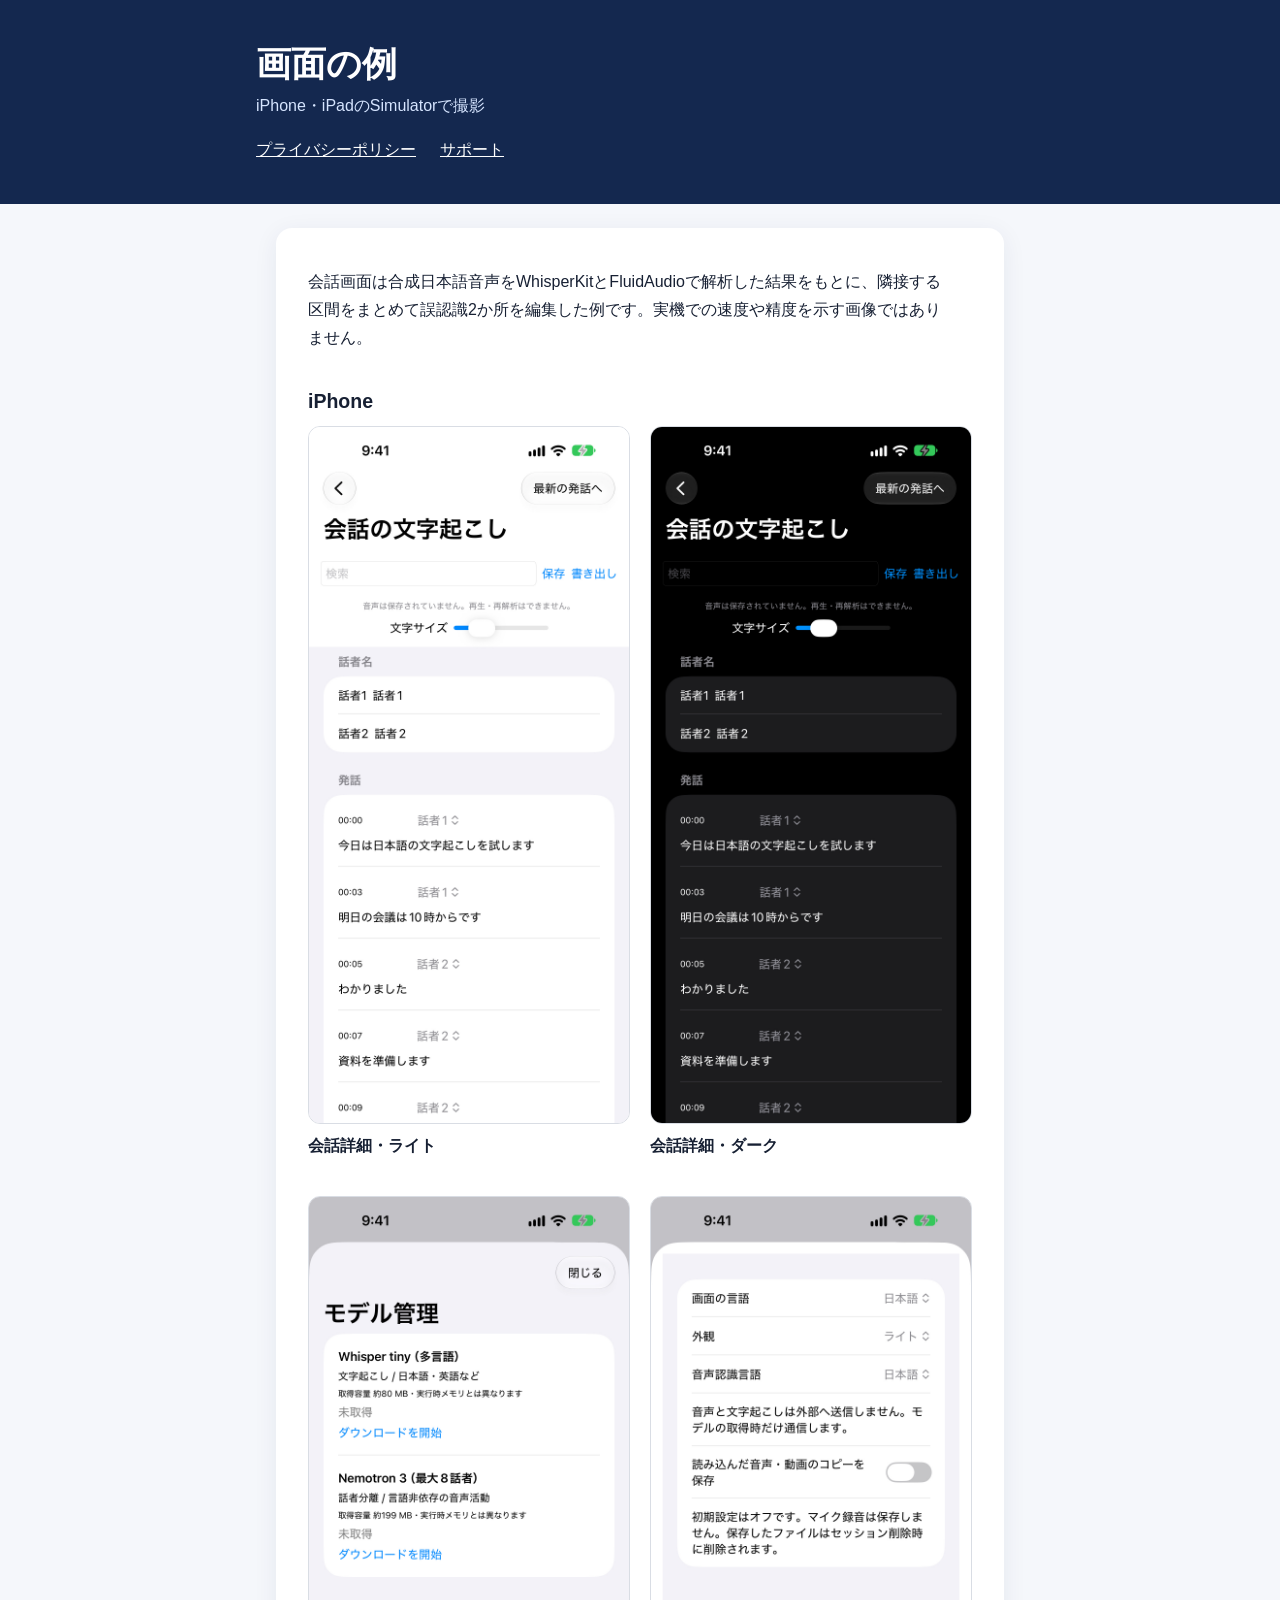
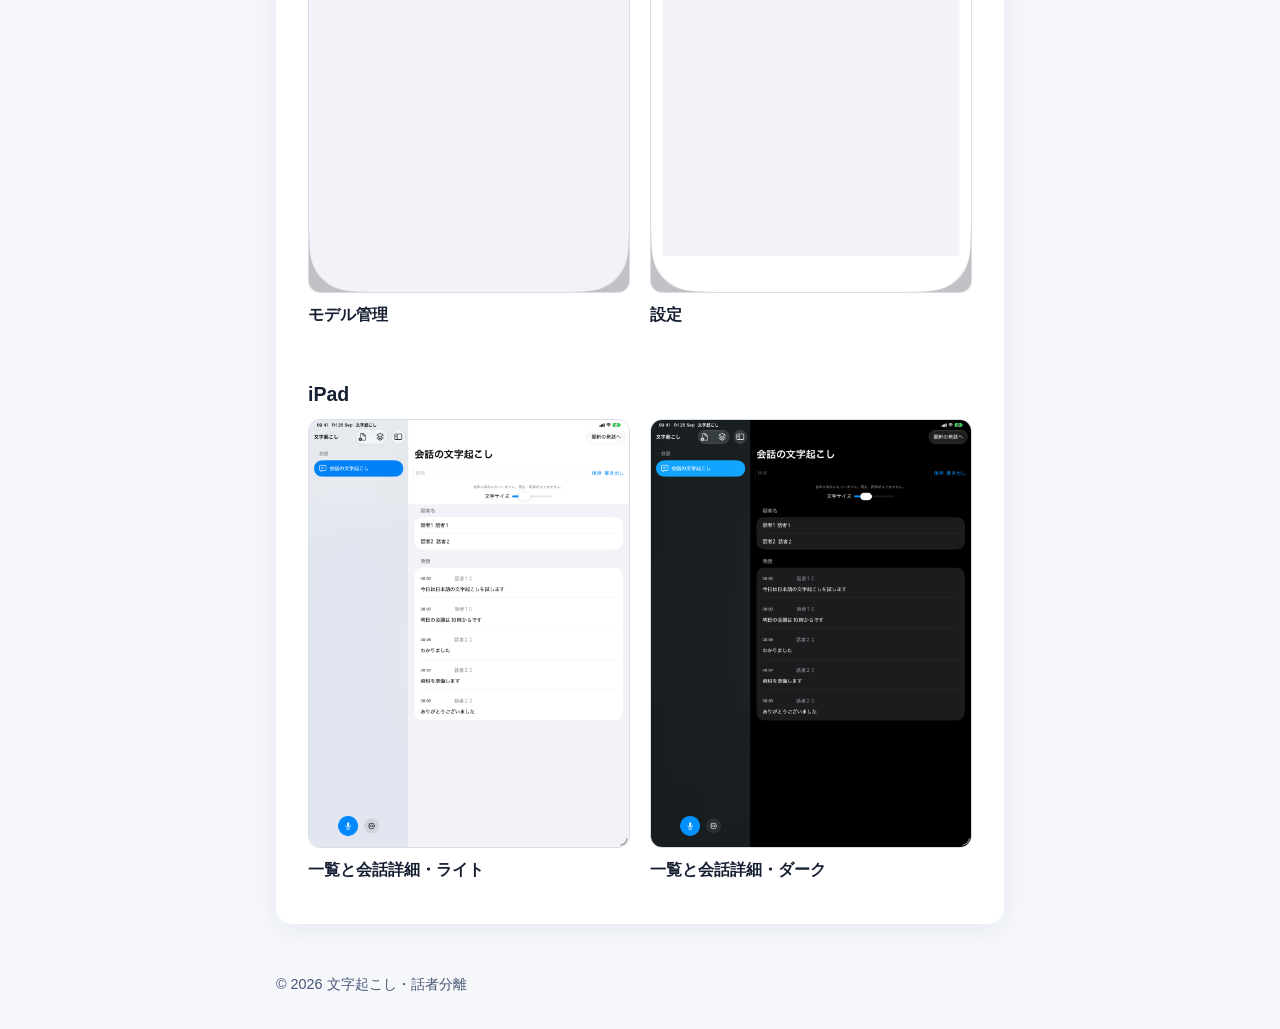
==== preview.html @ 7e2f4e6c "Add iPhone and iPad screenshot gallery" ====
<!doctype html>
<html lang="ja">
<head>
  <meta charset="utf-8">
  <meta name="viewport" content="width=device-width, initial-scale=1">
  <meta name="description" content="文字起こし・話者分離アプリのiPhoneとiPadの画面例。">
  <title>画面の例 | 文字起こし・話者分離</title>
  <link rel="stylesheet" href="styles.css">
  <link rel="canonical" href="https://kondofumikazu-cmd.github.io/conversation-transcriber-privacy/preview.html">
</head>
<body>
  <header><h1>画面の例</h1><p>iPhone・iPadのSimulatorで撮影</p><nav aria-label="関連ページ"><a href="index.html">プライバシーポリシー</a><a href="support.html">サポート</a></nav></header>
  <main><article>
    <p>会話画面は合成日本語音声をWhisperKitとFluidAudioで解析した結果をもとに、隣接する区間をまとめて誤認識2か所を編集した例です。実機での速度や精度を示す画像ではありません。</p>
    <h2>iPhone</h2>
    <div class="gallery">
      <figure><img src="screenshots/iphone-light.jpg" alt="iPhoneの会話詳細。話者1と話者2、発話時刻、編集可能な文章を表示" width="1320" height="2868"><figcaption>会話詳細・ライト</figcaption></figure>
      <figure><img src="screenshots/iphone-dark.jpg" alt="iPhoneの会話詳細をダークモードで表示" width="1320" height="2868" loading="lazy"><figcaption>会話詳細・ダーク</figcaption></figure>
      <figure><img src="screenshots/iphone-models.jpg" alt="iPhoneのモデル管理画面。Whisper tinyとNemotron 3の手動ダウンロード操作" width="1320" height="2868" loading="lazy"><figcaption>モデル管理</figcaption></figure>
      <figure><img src="screenshots/iphone-settings.jpg" alt="iPhoneの設定画面。表示言語、外観、認識言語、音声保存の設定" width="1320" height="2868" loading="lazy"><figcaption>設定</figcaption></figure>
    </div>
    <h2>iPad</h2>
    <div class="gallery">
      <figure><img src="screenshots/ipad-light.jpg" alt="iPadの一覧と会話詳細を並べたライトモード画面" width="2064" height="2752" loading="lazy"><figcaption>一覧と会話詳細・ライト</figcaption></figure>
      <figure><img src="screenshots/ipad-dark.jpg" alt="iPadの一覧と会話詳細を並べたダークモード画面" width="2064" height="2752" loading="lazy"><figcaption>一覧と会話詳細・ダーク</figcaption></figure>
    </div>
  </article></main>
  <footer>© 2026 文字起こし・話者分離</footer>
</body>
</html>
---- styles.css ----
:root { color-scheme: light dark; font-family: -apple-system, BlinkMacSystemFont, "Hiragino Sans", "Noto Sans JP", sans-serif; line-height: 1.75; }
* { box-sizing: border-box; }
body { margin: 0; background: #f5f7fb; color: #172033; }
header { background: #14284f; color: #fff; padding: 2.5rem max(1.25rem, calc((100vw - 48rem) / 2)); }
header p { margin: .3rem 0 0; color: #d6e5ff; }
main { max-width: 48rem; margin: 1.5rem auto 3rem; padding: 0 1.25rem; }
article { background: #fff; padding: 1.5rem 2rem; border-radius: 1rem; box-shadow: 0 5px 24px #14284f12; }
h1 { font-size: clamp(1.6rem, 5vw, 2.2rem); line-height: 1.35; margin: 0; }
h2 { font-size: 1.22rem; margin: 2rem 0 .5rem; }
p, li { max-width: 72ch; }
a { color: #075aba; }
a:focus-visible { outline: 3px solid #f49b23; outline-offset: 3px; }
nav { display: flex; flex-wrap: wrap; gap: 1.5rem; margin-top: 1rem; }
nav a { color: #fff; }
footer { max-width: 48rem; margin: 0 auto 2rem; padding: 0 1.25rem; color: #465675; font-size: .9rem; }
.gallery { display: grid; grid-template-columns: repeat(auto-fit, minmax(min(100%, 17rem), 1fr)); gap: 1.25rem; }
.gallery figure { margin: 0; }
.gallery img { display: block; width: 100%; height: auto; border-radius: .75rem; border: 1px solid #71809a44; }
.gallery figcaption { margin: .5rem 0 1rem; font-weight: 600; }
@media (max-width: 34rem) { article { padding: 1.3rem; } }
@media (prefers-color-scheme: dark) {
  body { background: #101622; color: #f2f5ff; }
  article { background: #1a2638; box-shadow: none; }
  a { color: #8dbaff; }
  footer { color: #bdc9db; }
}
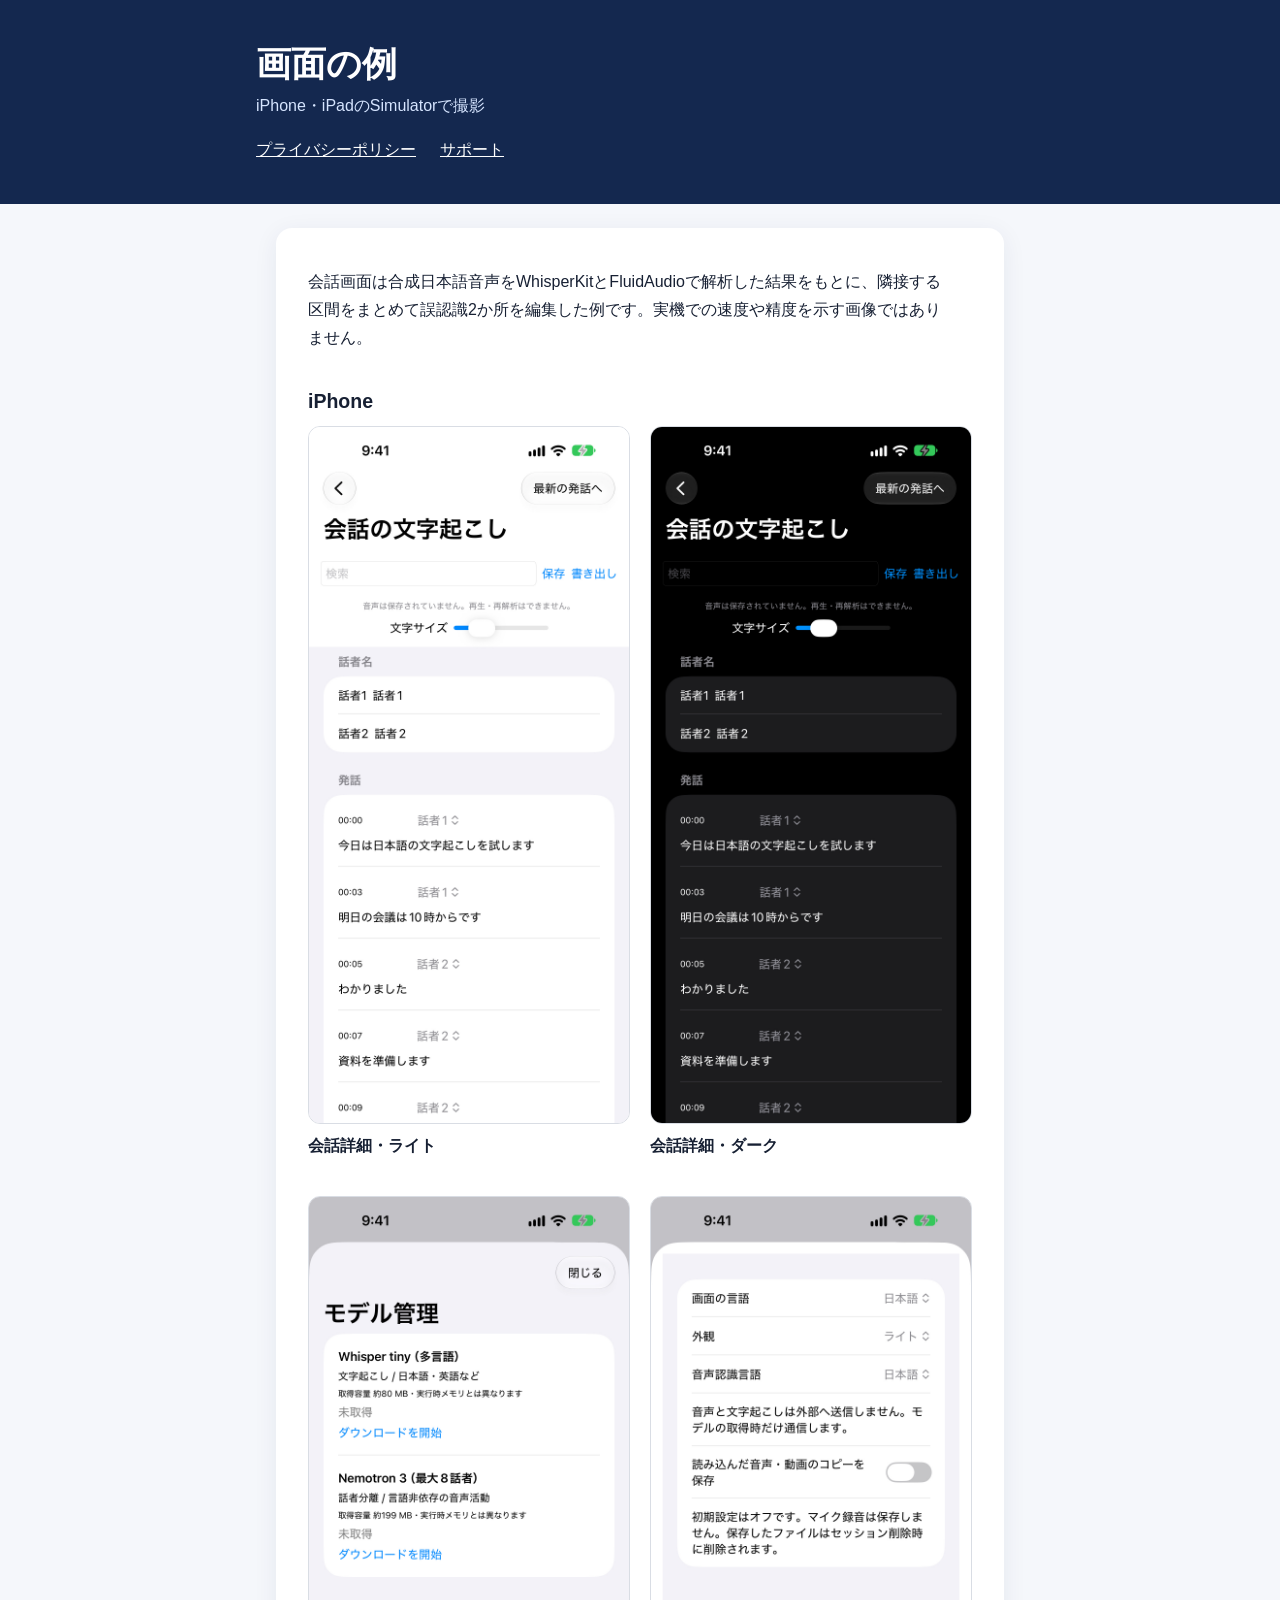
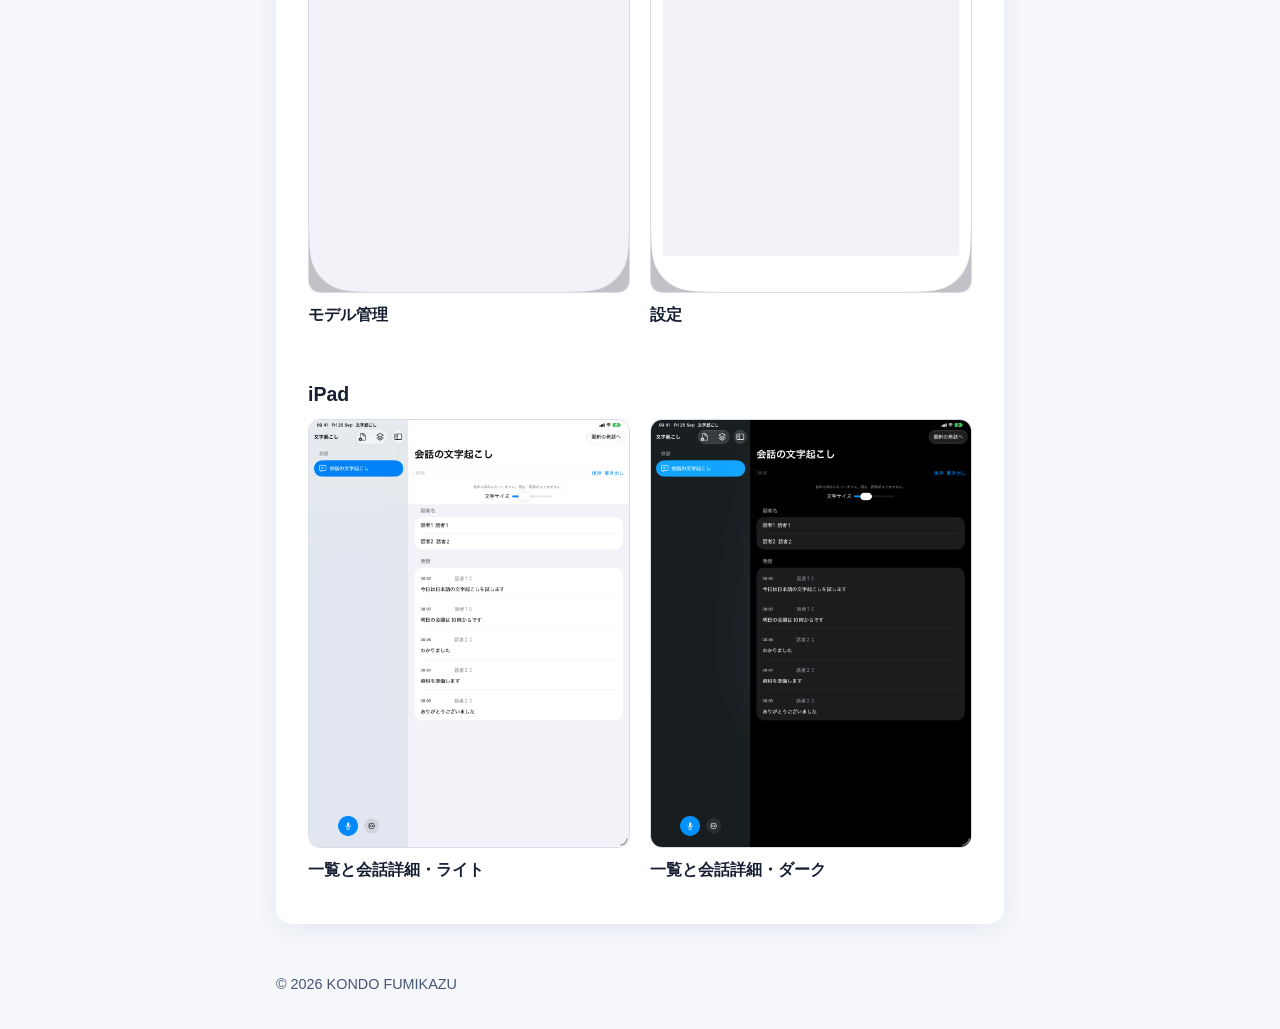
==== commit 24fd113f: "Update copyright notice on public pages" ====
--- a/preview.html
+++ b/preview.html
@@ -25,6 +25,6 @@
       <figure><img src="screenshots/ipad-dark.jpg" alt="iPadの一覧と会話詳細を並べたダークモード画面" width="2064" height="2752" loading="lazy"><figcaption>一覧と会話詳細・ダーク</figcaption></figure>
     </div>
   </article></main>
-  <footer>© 2026 文字起こし・話者分離</footer>
+  <footer>© 2026 KONDO FUMIKAZU</footer>
 </body>
 </html>
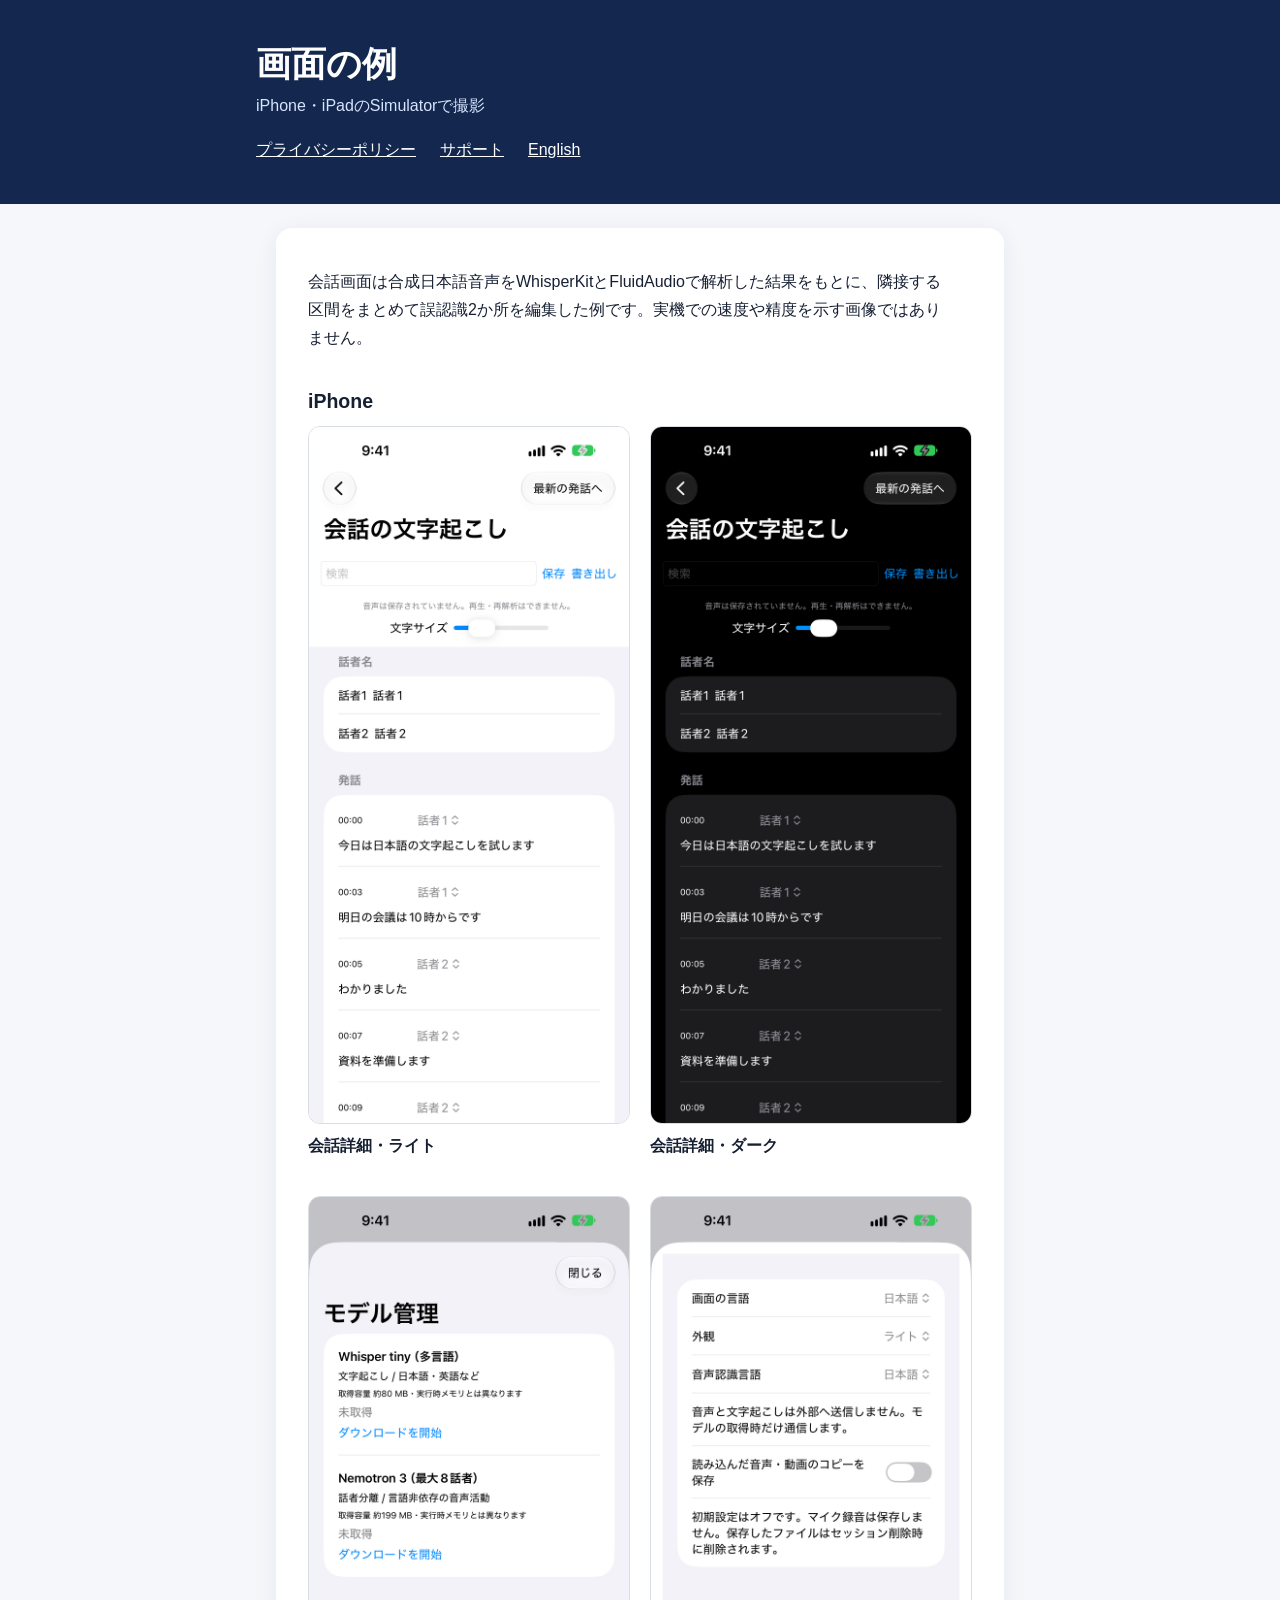
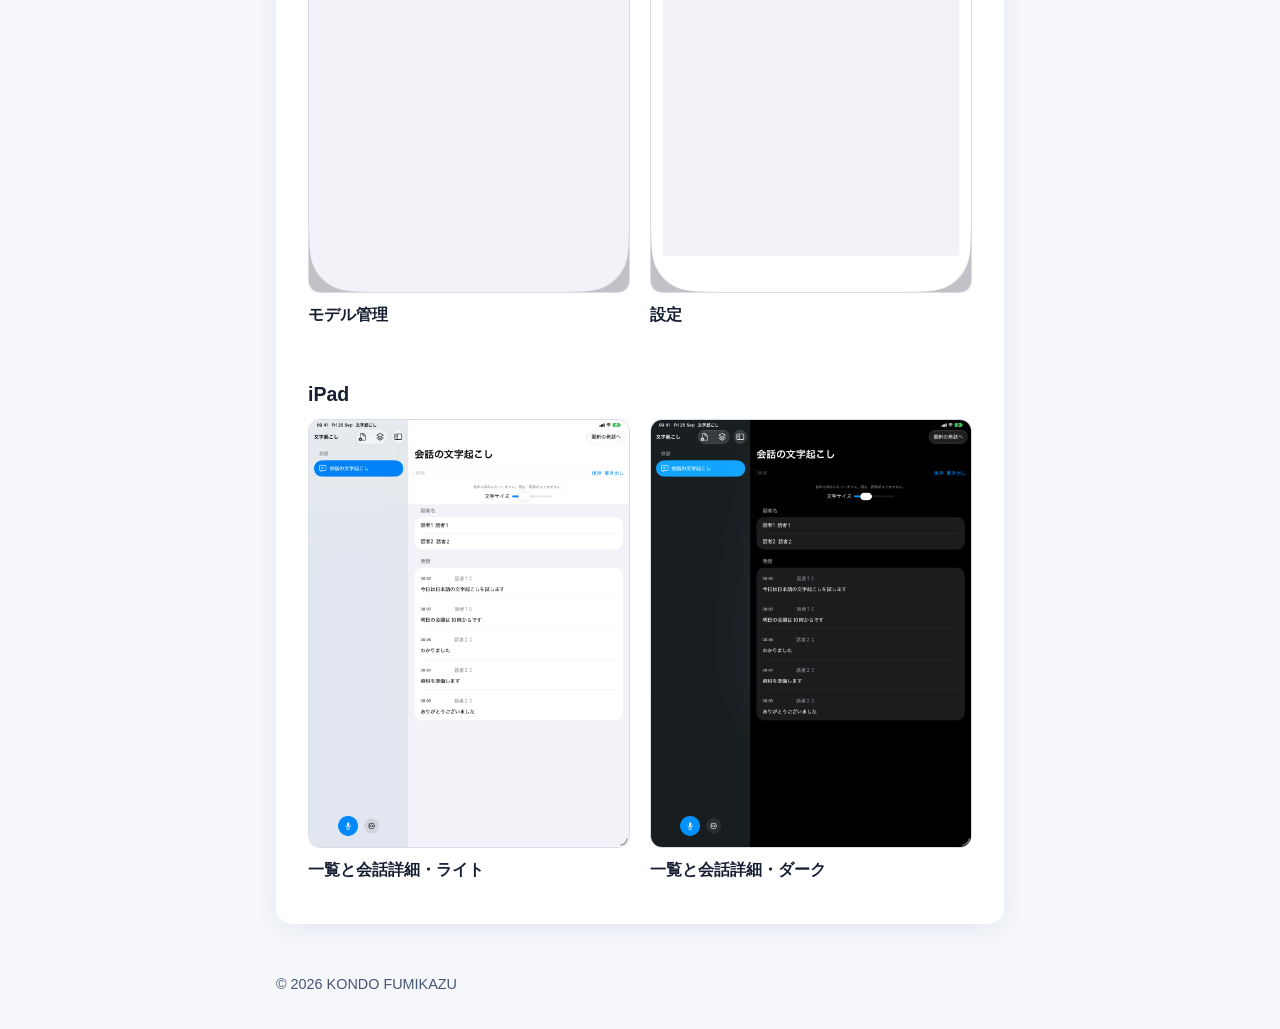
==== commit 901ba664: "Add English privacy and support pages and public contact" ====
--- a/preview.html
+++ b/preview.html
@@ -9,7 +9,7 @@
   <link rel="canonical" href="https://kondofumikazu-cmd.github.io/conversation-transcriber-privacy/preview.html">
 </head>
 <body>
-  <header><h1>画面の例</h1><p>iPhone・iPadのSimulatorで撮影</p><nav aria-label="関連ページ"><a href="index.html">プライバシーポリシー</a><a href="support.html">サポート</a></nav></header>
+  <header><h1>画面の例</h1><p>iPhone・iPadのSimulatorで撮影</p><nav aria-label="関連ページ"><a href="index.html">プライバシーポリシー</a><a href="support.html">サポート</a><a href="en/preview.html" lang="en">English</a></nav></header>
   <main><article>
     <p>会話画面は合成日本語音声をWhisperKitとFluidAudioで解析した結果をもとに、隣接する区間をまとめて誤認識2か所を編集した例です。実機での速度や精度を示す画像ではありません。</p>
     <h2>iPhone</h2>
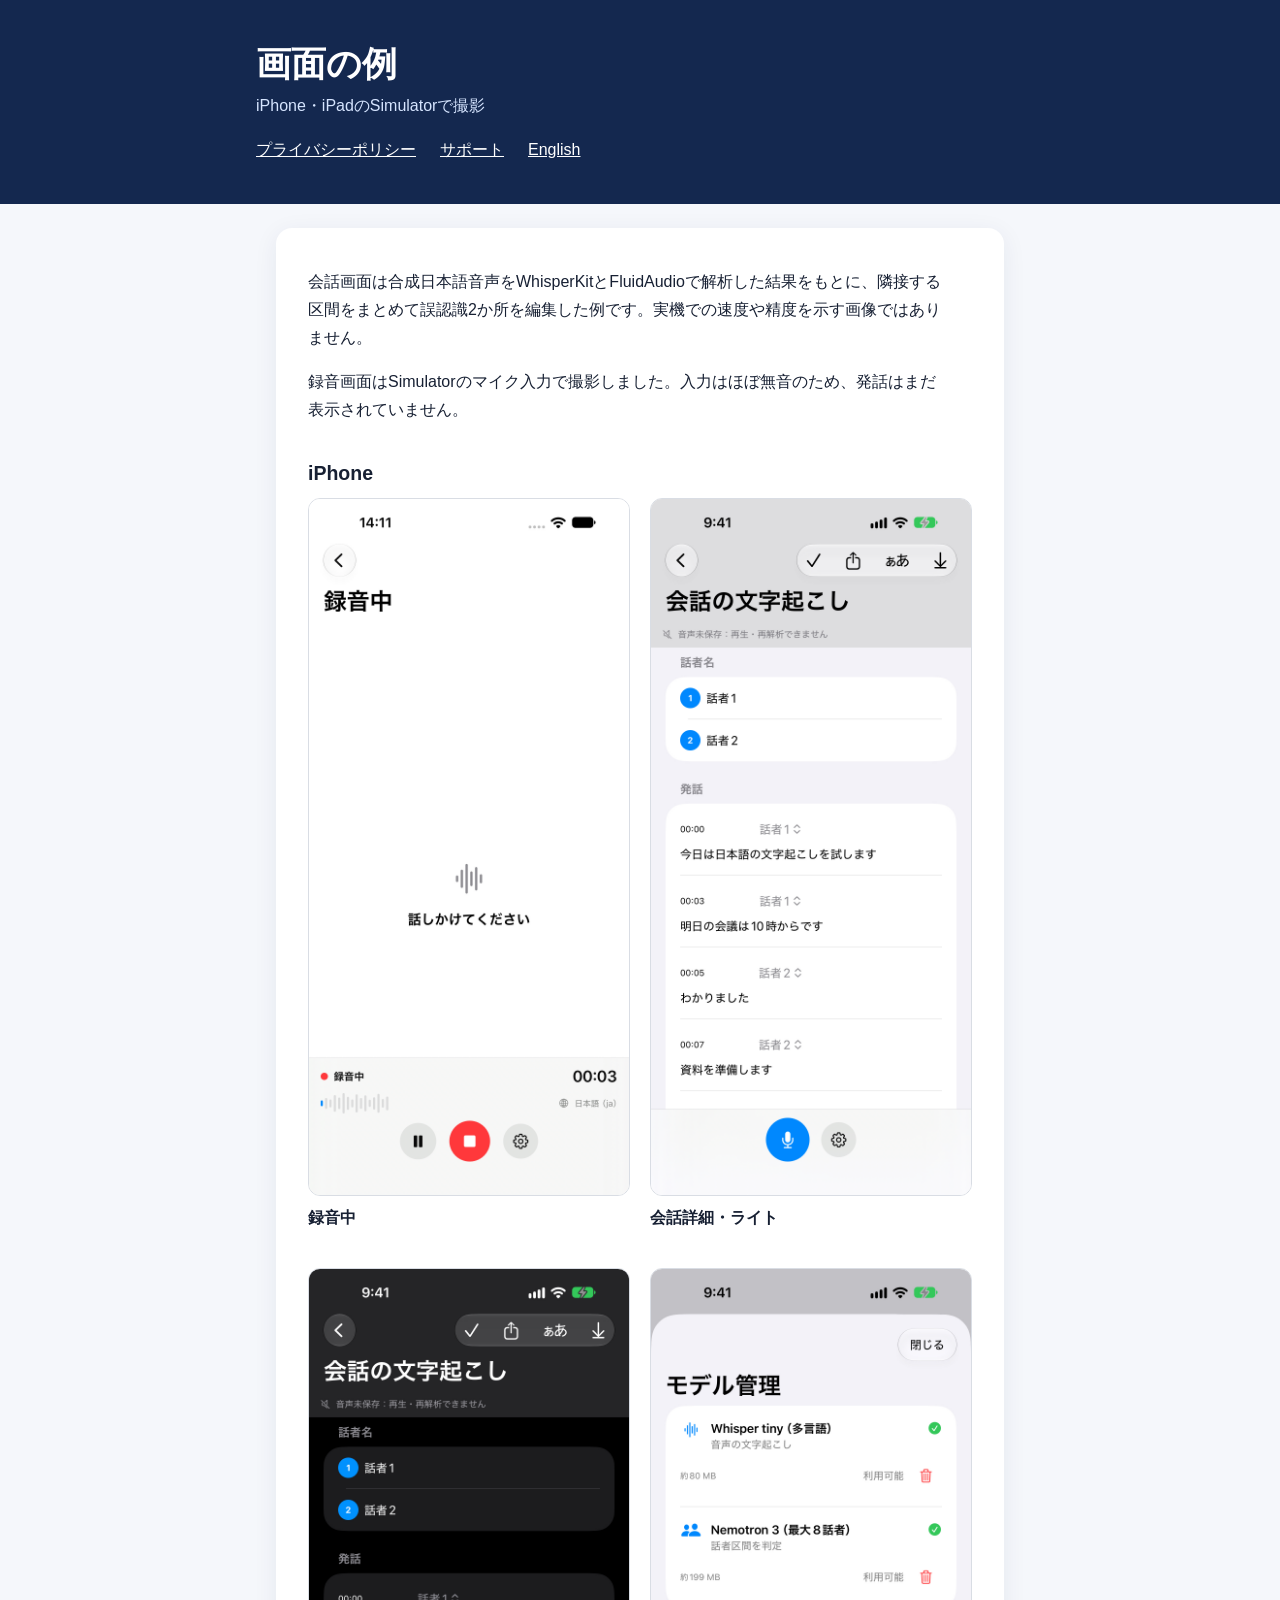
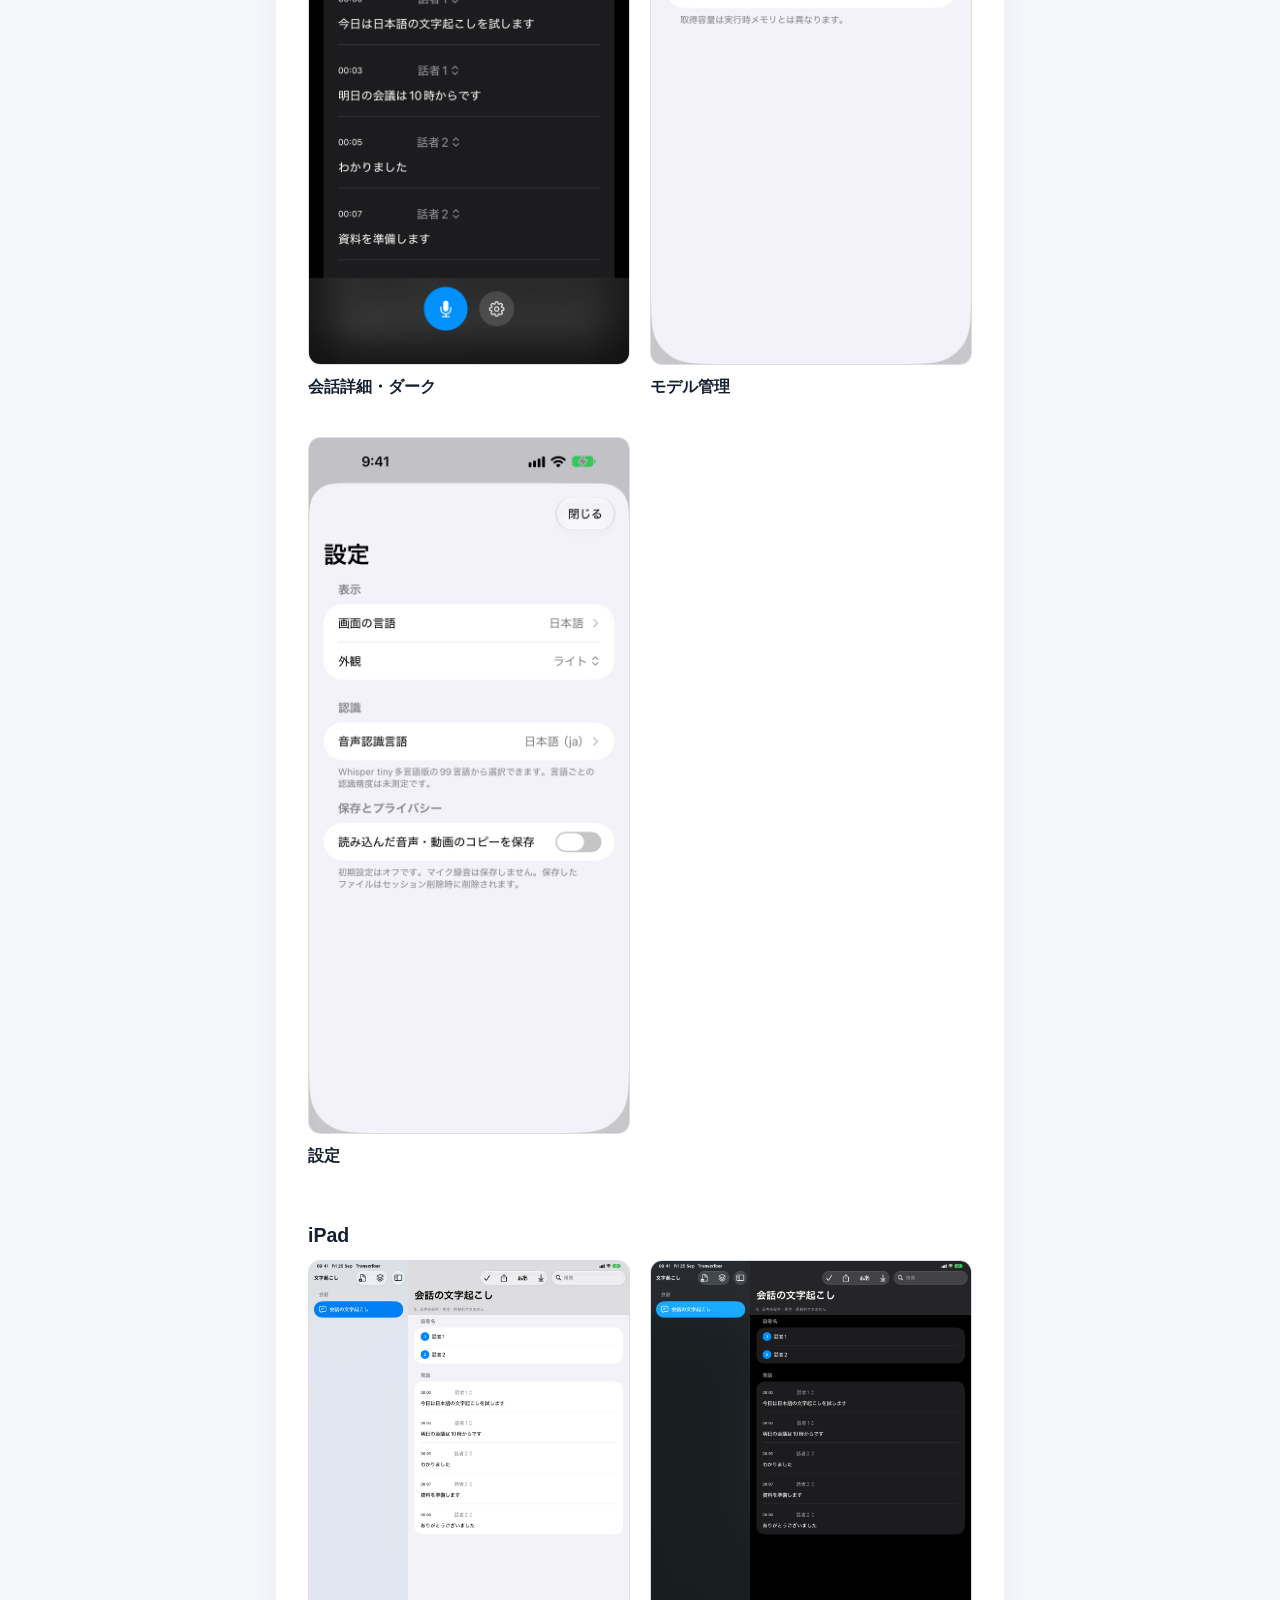
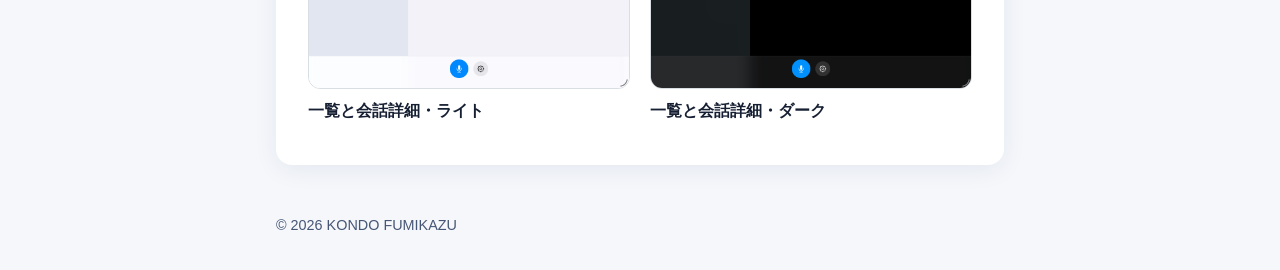
==== commit 7d093db7: "Refresh app previews and add recording screen" ====
--- a/preview.html
+++ b/preview.html
@@ -12,8 +12,10 @@
   <header><h1>画面の例</h1><p>iPhone・iPadのSimulatorで撮影</p><nav aria-label="関連ページ"><a href="index.html">プライバシーポリシー</a><a href="support.html">サポート</a><a href="en/preview.html" lang="en">English</a></nav></header>
   <main><article>
     <p>会話画面は合成日本語音声をWhisperKitとFluidAudioで解析した結果をもとに、隣接する区間をまとめて誤認識2か所を編集した例です。実機での速度や精度を示す画像ではありません。</p>
+    <p>録音画面はSimulatorのマイク入力で撮影しました。入力はほぼ無音のため、発話はまだ表示されていません。</p>
     <h2>iPhone</h2>
     <div class="gallery">
+      <figure><img src="screenshots/iphone-recording.jpg" alt="iPhoneの録音中画面。録音時間、入力レベル、一時停止と終了ボタンを表示" width="1320" height="2868"><figcaption>録音中</figcaption></figure>
       <figure><img src="screenshots/iphone-light.jpg" alt="iPhoneの会話詳細。話者1と話者2、発話時刻、編集可能な文章を表示" width="1320" height="2868"><figcaption>会話詳細・ライト</figcaption></figure>
       <figure><img src="screenshots/iphone-dark.jpg" alt="iPhoneの会話詳細をダークモードで表示" width="1320" height="2868" loading="lazy"><figcaption>会話詳細・ダーク</figcaption></figure>
       <figure><img src="screenshots/iphone-models.jpg" alt="iPhoneのモデル管理画面。Whisper tinyとNemotron 3の手動ダウンロード操作" width="1320" height="2868" loading="lazy"><figcaption>モデル管理</figcaption></figure>
